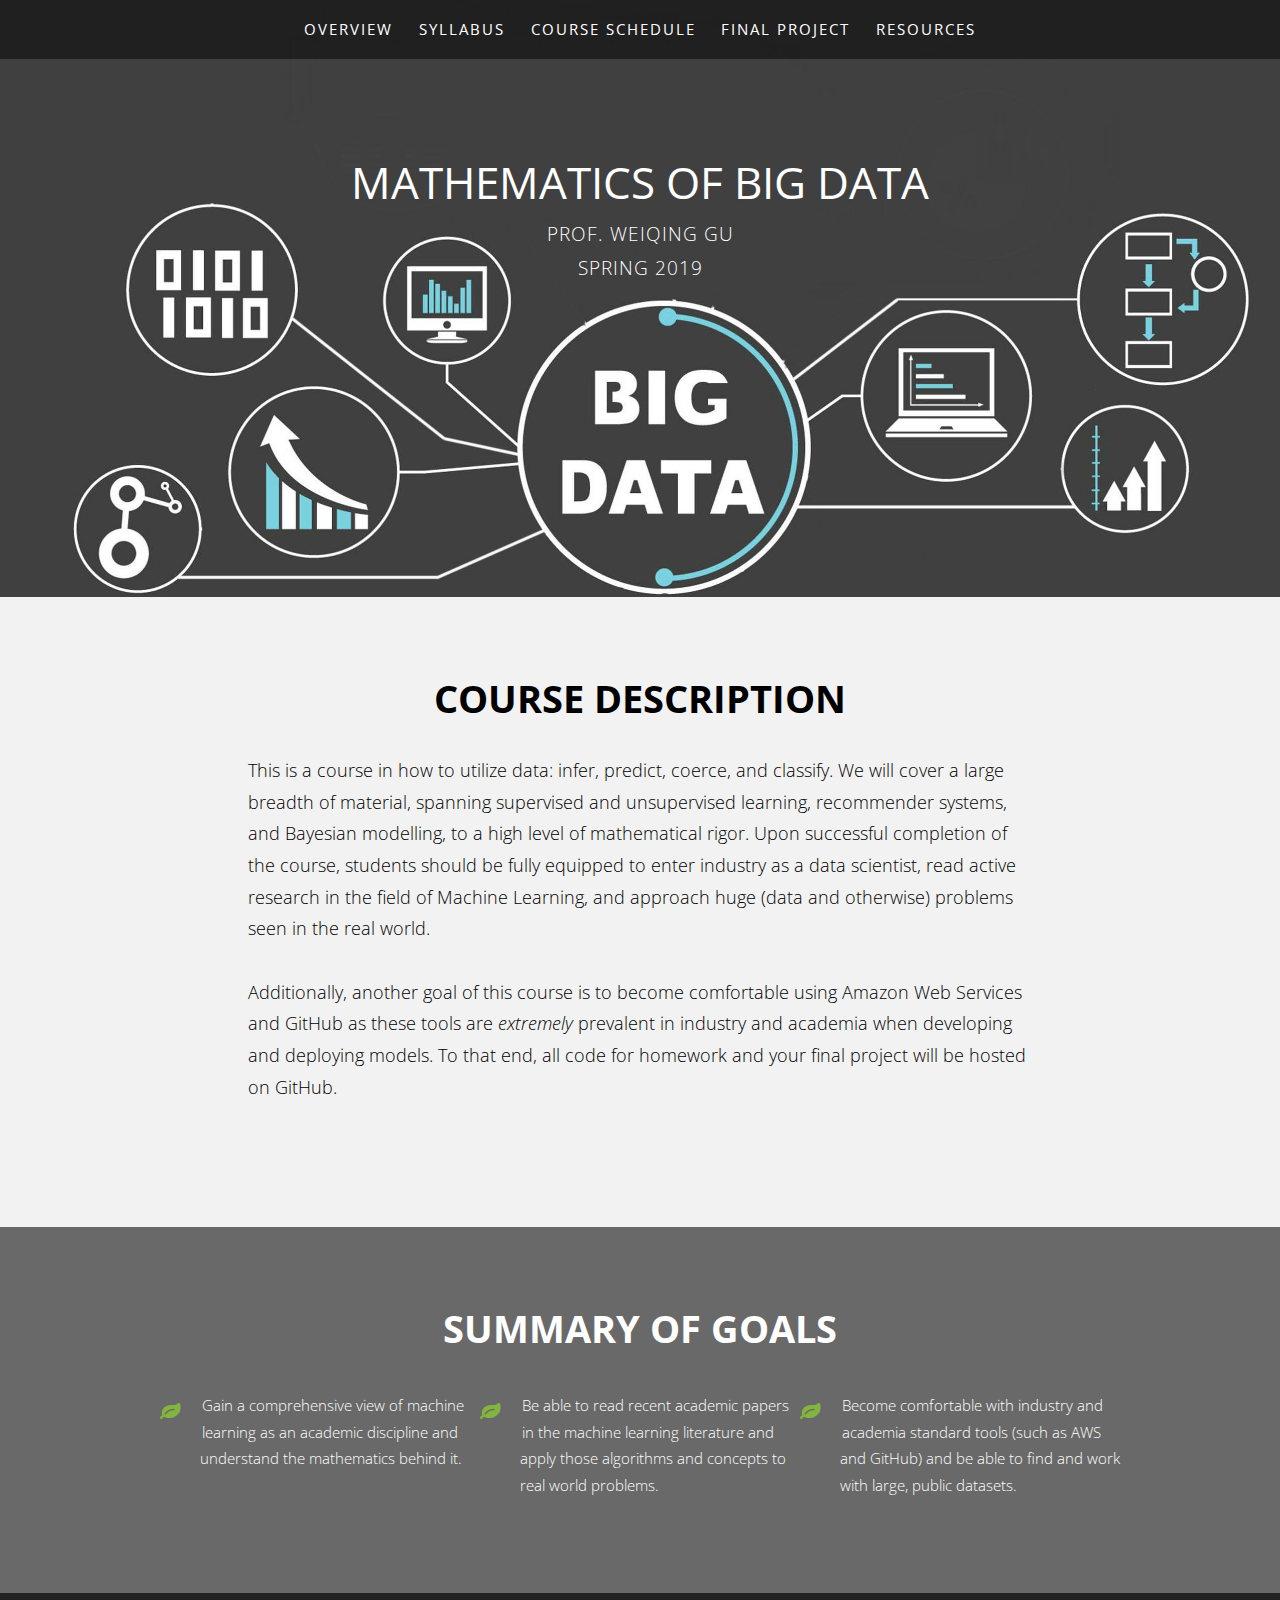
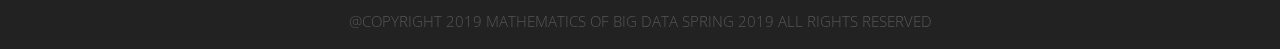
==== index.html @ ca47ff15 "initial commit" ====
<!DOCTYPE HTML>
<!--
	Solarize by TEMPLATED
	templated.co @templatedco
	Released for free under the Creative Commons Attribution 3.0 license (templated.co/license)
-->

<html>
	<head>
		<title>MATH189 SP19</title>
		<meta http-equiv="content-type" content="text/html; charset=utf-8" />
		<meta name="description" content="" />
		<meta name="keywords" content="" />
		<!--[if lte IE 8]><script src="css/ie/html5shiv.js"></script><![endif]-->
		<script src="js/jquery.min.js"></script>
		<script src="js/jquery.dropotron.min.js"></script>
		<script src="js/skel.min.js"></script>
		<script src="js/skel-layers.min.js"></script>
		<script src="js/init.js"></script>
		<noscript>
			<link rel="stylesheet" href="css/skel.css" />
			<link rel="stylesheet" href="css/style.css" />
		</noscript>
		<!--[if lte IE 8]><link rel="stylesheet" href="css/ie/v8.css" /><![endif]-->
	</head>
	<body class="homepage">

		<!-- Header Wrapper -->
			<div class="wrapper style1">

			<!-- Header -->
				<div id="header">
					<div class="container">

						<!-- Logo -->
							<h1><a href="#" id="logo">Big Data</a></h1>

						<!-- Nav -->
							<nav id="nav">
								<ul>
									<li class="active"><a href="index.html">Overview</a></li>
									<li><a href="syllabus.html">Syllabus</a></li>
									<li><a href="schedule.html">Course Schedule</a></li>
									<li><a href="project.html">Final Project</a></li>
									<li><a href="resources.html">Resources</a></li>
								</ul>
							</nav>

					</div>
				</div>


			<!-- Banner -->
				<div id="banner">
					<section class="container">
						<h2>Mathematics of Big Data</h2>
						<p>Prof. Weiqing Gu<br> Spring 2019</p>
						<span> </span>
						<span> </span>
						<span> </span>
						<span> </span>
						<span> </span>
						<span> </span>
					</section>
				</div>

			</div>


			<!-- Course Overview -->
				<div class="wrapper style3">
					<section class="container">
						<header class="major">
							<h2>Course Description</h2>
						</header>
						<p>
							This is a course in how to utilize data: infer,
            	predict, coerce, and classify. We will cover a large
            	breadth of material, spanning supervised and unsupervised
            	learning, recommender systems, and
            	Bayesian modelling, to a high level of mathematical
            	rigor. Upon successful completion of the course, students
            	should be fully equipped to enter industry as a data
            	scientist, read active research in the field of Machine
            	Learning, and approach huge (data and otherwise) problems
            	seen in the real world.<br> <br>

            	Additionally, another goal of this course is to become
            	comfortable using Amazon Web Services and GitHub as
            	these tools are <i>extremely</i> prevalent in industry
            	and academia when developing and deploying models. To
            	that end, all code for homework and your final project
            	will be hosted on GitHub.</p>
					</section>
				</div>



		<!-- Section Three -->
			<div class="wrapper style4">
				<section class="container">

					<header class="major">
						<h2>Summary of Goals</h2>
					</header>

					<div class="row flush">

						<div class="4u">
							<ul class="special-icons">
								<li>
									<span class="fa fa-leaf"></span>
									<p>
										Gain a comprehensive view of machine learning
                		as an academic discipline and understand the
                		mathematics behind it.
									</p>
								</li>
							</ul>
						</div>

						<div class="4u">
							<ul class="special-icons">
								<li>
									<span class="fa fa-leaf"></span>
									<p>
										Be able to read recent academic papers in
                		the machine learning literature and apply
                		those algorithms and concepts to real
                		world problems.
									</p>
								</li>
							</ul>
						</div>

						<div class="4u">
							<ul class="special-icons">
								<li>
									<span class="fa fa-leaf"></span>
									<p>
										Become comfortable with industry and academia
                		standard tools (such as AWS and GitHub) and be
                		able to find and work with large, public datasets.
									</p>
								</li>
							</ul>
						</div>

					</div>
				</section>
			</div>


			<!-- Copyright -->
				<div id="copyright">
					@Copyright 2019 Mathematics of Big Data Spring 2019 All Rights Reserved
				</div>
		</div>

	</body>
</html>
---- css/skel.css ----
/* Resets (http://meyerweb.com/eric/tools/css/reset/ | v2.0 | 20110126 | License: none (public domain)) */

	html,body,div,span,applet,object,iframe,h1,h2,h3,h4,h5,h6,p,blockquote,pre,a,abbr,acronym,address,big,cite,code,del,dfn,em,img,ins,kbd,q,s,samp,small,strike,strong,sub,sup,tt,var,b,u,i,center,dl,dt,dd,ol,ul,li,fieldset,form,label,legend,table,caption,tbody,tfoot,thead,tr,th,td,article,aside,canvas,details,embed,figure,figcaption,footer,header,hgroup,menu,nav,output,ruby,section,summary,time,mark,audio,video{margin:0;padding:0;border:0;font-size:100%;font:inherit;vertical-align:baseline;}article,aside,details,figcaption,figure,footer,header,hgroup,menu,nav,section{display:block;}body{line-height:1;}ol,ul{list-style:none;}blockquote,q{quotes:none;}blockquote:before,blockquote:after,q:before,q:after{content:'';content:none;}table{border-collapse:collapse;border-spacing:0;}body{-webkit-text-size-adjust:none}

/* Box Model */

	*, *:before, *:after {
		-moz-box-sizing: border-box;
		-webkit-box-sizing: border-box;
		box-sizing: border-box;
	}

/* Container */

	body {
		/* min-width: (containers) */
		min-width: 1200px;
	}

	.container {
		margin-left: auto;
		margin-right: auto;
		
		/* width: (containers) */
		width: 1200px;
	}

	/* Modifiers */
	
		.container.small {
			/* width: (containers) * 0.75; */
			width: 900px;
		}

		.container.big {
			width: 100%;

			/* max-width: (containers) * 1.25; */
			max-width: 1500px;

			/* min-width: (containers); */
			min-width: 1200px;
		}

/* Grid */

	.\31 2u { width: 100% }
	.\31 1u { width: 91.6666666667% }
	.\31 0u { width: 83.3333333333% }
	.\39 u { width: 75% }
	.\38 u { width: 66.6666666667% }
	.\37 u { width: 58.3333333333% }
	.\36 u { width: 50% }
	.\35 u { width: 41.6666666667% }
	.\34 u { width: 33.3333333333% }
	.\33 u { width: 25% }
	.\32 u { width: 16.6666666667% }
	.\31 u { width: 8.3333333333% }
	.\-11u { margin-left: 91.6666666667% }
	.\-10u { margin-left: 83.3333333333% }
	.\-9u { margin-left: 75% }
	.\-8u { margin-left: 66.6666666667% }
	.\-7u { margin-left: 58.3333333333% }
	.\-6u { margin-left: 50% }
	.\-5u { margin-left: 41.6666666667% }
	.\-4u { margin-left: 33.3333333333% }
	.\-3u { margin-left: 25% }
	.\-2u { margin-left: 16.6666666667% }
	.\-1u { margin-left: 8.3333333333% }

	/* Rows */

		.row > * {
			float: left;
		}

		.row:after {
			content: '';
			display: block;
			clear: both;
			height: 0;
		}

		.row:first-child > * {
			padding-top: 0 !important;
		}

		/* Normal */

			.row > * {
				/* padding-left: (gutters) */
				padding-left: 40px;
			}

			.row + .row > * {
				/* padding: (gutters) 0 0 (gutters) */
				padding: 40px 0 0 40px;
			}

			.row {
				/* margin-left: -(gutters) */
				margin-left: -40px;
			}

		/* Flush */

			.row.flush > * {
				padding-left: 0;
			}

			.row + .row.flush > * {
				padding: 0;
			}

			.row.flush {
				margin-left: 0;
			}

		/* Quarter */

			.row.quarter > * {
				/* padding-left: (gutters * 0.25) */
				padding-left: 10px;
			}

			.row + .row.quarter > * {
				/* padding: (gutters * 0.25) 0 0 (gutters * 0.25) */
				padding: 10px 0 0 10px;
			}

			.row.quarter {
				/* margin-left: -(gutters * 0.25) */
				margin-left: -10px;
			}

		/* Half */

			.row.half > * {
				/* padding-left: (gutters * 0.5) */
				padding-left: 20px;
			}

			.row + .row.half > * {
				/* padding: (gutters * 0.5) 0 0 (gutters * 0.5) */
				padding: 20px 0 0 20px;
			}

			.row.half {
				/* margin-left: -(gutters * 0.5) */
				margin-left: -20px;
			}

		/* One and (a) Half */

			.row.oneandhalf > * {
				/* padding-left: (gutters * 1.5) */
				padding-left: 60px;
			}

			.row + .row.oneandhalf > * {
				/* padding: (gutters * 1.5) 0 0 (gutters * 1.5) */
				padding: 60px 0 0 60px;
			}

			.row.oneandhalf {
				/* margin-left: -(gutters * 1.5) */
				margin-left: -60px;
			}

		/* Double */

			.row.double > * {
				/* padding-left: (gutters * 2) */
				padding-left: 80px;
			}

			.row + .row.double > * {
				/* padding: (gutters * 2) 0 0 (gutters * 2) */
				padding: 80px 0 0 80px;
			}

			.row.double {
				/* margin-left: -(gutters * 2) */
				margin-left: -80px;
			}
---- css/style.css ----
@import url("font-awesome.min.css");
@import url("http://fonts.googleapis.com/css?family=Open+Sans:300,400,600,700,800");

/*
	Solarize by TEMPLATED
	templated.co @templatedco
	Released for free under the Creative Commons Attribution 3.0 license (templated.co/license)
*/

/* Basic */

	body {
		background: #222222;
	}

		body.loading * {
			-moz-transition: none !important;
			-webkit-transition: none !important;
			-o-transition: none !important;
			-ms-transition: none !important;
			transition: none !important;
			-moz-animation: none !important;
			-webkit-animation: none !important;
			-o-animation: none !important;
			-ms-animation: none !important;
			animation: none !important;
		}

	body, input, select, textarea {
		color: #555555;
		font-family: 'Open Sans', sans-serif;
		font-size: 12pt;
		font-weight: 300;
		line-height: 1.65em;
	}

	a {
		color: #82b440;
		text-decoration: underline;
	}

	strong, b {
		font-weight: 700;
	}

	em, i {
		font-style: italic;
	}

	p, ul, ol, dl, table, blockquote {
		margin: 0 0 2em 0;
	}

	p {
		line-height: 1.8em;
	}

		p.medium {
			font-size: 1.4em;
		}

	h1, h2, h3, h4, h5, h6 {
		color: inherit;
		font-weight: 700;
	}

		h1 a, h2 a, h3 a, h4 a, h5 a, h6 a {
			color: inherit;
			text-decoration: none;
		}

	h2 {
		font-size: 1.5em;
	}

	h3 {
		font-size: 1.25em;
	}

	sub {
		font-size: 0.8em;
		position: relative;
		top: 0.5em;
	}

	sup {
		font-size: 0.8em;
		position: relative;
		top: -0.5em;
	}

	hr {
		border-top: solid 1px #82b440;
		border: 0;
		margin-bottom: 1.5em;
	}

	blockquote {
		border-left: solid 0.5em #82b440;
		font-style: italic;
		padding: 1em 0 1em 2em;
	}

	section.special, article.special {
		text-align: center;
	}

	header.major {
		padding-bottom: 3em;
		text-align: center;
		text-transform: uppercase;
	}

		header.major h2 {
			font-size: 2.6em;
			font-weight: 700;
		}

		header.major .byline {
			display: block;
			padding-top: 1em;
			letter-spacing: 1px;
			font-size: 1.4em;
		}

	footer > :last-child {
		margin-bottom: 0;
	}

	footer.major {
		padding-top: 3em;
	}

/* Form */

	input[type="text"],
	input[type="password"],
	input[type="email"],
	textarea {
		-moz-appearance: none;
		-webkit-appearance: none;
		-o-appearance: none;
		-ms-appearance: none;
		appearance: none;
		background: none;
		border: solid 1px #82b440;
		color: inherit;
		display: block;
		outline: 0;
		padding: 0.75em;
		text-decoration: none;
		width: 100%;
	}

		input[type="text"]:focus,
		input[type="password"]:focus,
		input[type="email"]:focus,
		textarea:focus {
			border-color: #82b440;
		}

	input[type="text"],
	input[type="password"],
	input[type="email"] {
		line-height: 1em;
	}

	::-webkit-input-placeholder {
		color: inherit;
		opacity: 0.5;
		position: relative;
		top: 3px;
	}

	:-moz-placeholder {
		color: inherit;
		opacity: 0.5;
	}

	::-moz-placeholder {
		color: inherit;
		opacity: 0.5;
	}

	:-ms-input-placeholder {
		color: inherit;
		opacity: 0.5;
	}

	.formerize-placeholder {
		color: rgba(85, 85, 85, 0.5) !important;
	}

/* Image */

	.image {
		border: 0;
		position: relative;
	}

		.image.fit {
			display: block;
		}

			.image.fit img {
				display: block;
				width: 100%;
			}

		.image.feature {
			display: block;
			margin: 0 0 2em 0;
		}

			.image.feature img {
				display: block;
				width: 100%;
			}

/* Icon */

	.icon {
		position: relative;
	}

		.icon:before {
			content: "";
			-moz-osx-font-smoothing: grayscale;
			-webkit-font-smoothing: antialiased;
			font-family: FontAwesome;
			font-style: normal;
			font-weight: normal;
			text-transform: none !important;
		}

		.icon > .label {
			display: none;
		}

/* Lists */

	ol.default {
		list-style: decimal;
		padding-left: 1.25em;
	}

		ol.default li {
			padding-left: 0.25em;
		}

	ul.default {
		margin: 0;
		padding: 0;
		list-style: none;
	}

		ul.default li {
			padding: 0.40em 0em;
		}

	ul.icons {
		cursor: default;
		padding-bottom: 2em;
	}

		ul.icons li {
			display: inline-block;
			line-height: 1em;
			padding: 0.5em 1em;
		}

			ul.icons li:first-child {
				padding-left: 0;
			}

			ul.icons li span {
				display: none;
			}

			ul.icons li a {
				text-decoration: none;
				font-size: 2em;
				color: inherit;
				opacity: 0.2;
				-moz-transition: all 0.35s ease-in-out;
				-webkit-transition: all 0.35s ease-in-out;
				-o-transition: all 0.35s ease-in-out;
				-ms-transition: all 0.35s ease-in-out;
				transition: all 0.35s ease-in-out;
			}

			ul.icons li a:hover {
				color: inherit;
				opacity: 1;
			}

	ul.actions {
		cursor: default;
	}

		ul.actions:last-child {
			margin-bottom: 0;
		}

		ul.actions li {
			display: inline-block;
			padding: 0 0 0 1.5em;
		}

			ul.actions li:first-child {
				padding: 0;
			}

		ul.actions.vertical li {
			display: block;
			padding: 1.5em 0 0 0;
		}

			ul.actions.vertical li:first-child {
				padding: 0;
			}

	ul.special-icons {
		margin: 0em;
		padding: 0em;
	}

		ul.special-icons > li {
			position: relative;
			padding: 0.50em 0em 0.50em 0em;
		}

		ul.special-icons > li:before {
			position: absolute;
			left: 0;
			top: 2em;
			display: block;
			background: none;
			font-size: 2em;
			border-radius: 5px;
		}

		ul.special-icons > li:first-child {
			border-top: none;
		}

		ul.special-icons h3 {
			margin-bottom: 0.80em;
			line-height: 2em;
			text-transform: uppercase;
			font-weight: 700;
			font-size: 1.2em;
		}

		ul.special-icons span {
			line-height: 190%;
		}

		ul.special-icons .fa {
			float: left;
			display: inline-block;
			padding-right: 1em;
			font-size: 1.4em;
			color: #82b440;
		}

		ul.special-icons p {
			padding-left: 2.7em;
		}

/* Tables */

	table {
		width: 100%;
	}

		table.default {
			width: 100%;
		}

			table.default tbody tr {
				border-bottom: solid 1px #82b440;
			}

			table.default td {
				padding: 0.5em 1em 0.5em 1em;
			}

			table.default th {
				font-weight: 700;
				padding: 0.5em 1em 0.5em 1em;
				text-align: left;
			}

			table.default thead {
				background: #555555;
				color: #fff;
			}

/* Button */

	input[type="submit"],
	input[type="reset"],
	input[type="button"],
	.button {
		-moz-appearance: none;
		-webkit-appearance: none;
		-o-appearance: none;
		-ms-appearance: none;
		appearance: none;
		background: none;
		border-radius: none;
		border: 2px solid;
		border-color: #82b440;
		color: #82b440;
		cursor: pointer;
		display: inline-block;
		padding: 0.90em 1.2em;
		letter-spacing: 1px;
		text-align: center;
		text-decoration: none;
		text-transform: uppercase;
		font-size: 1.4em;
		-moz-transition: all 0.35s ease-in-out;
		-webkit-transition: all 0.35s ease-in-out;
		-o-transition: all 0.35s ease-in-out;
		-ms-transition: all 0.35s ease-in-out;
		transition: all 0.35s ease-in-out;
	}

		input[type="submit"]:hover,
		input[type="reset"]:hover,
		input[type="button"]:hover,
		.button:hover {
			background: #82b440;
			color: white;
		}

		input[type="submit"].alt,
		input[type="reset"].alt,
		input[type="button"].alt,
		.button.alt {
			border-color: inherit;
			color: inherit;
		}

			input[type="submit"].alt:hover,
			input[type="reset"].alt:hover,
			input[type="button"].alt:hover,
			.button.alt:hover {
				background: white;
				color: #82b440;
			}

		input[type="submit"].fit,
		input[type="reset"].fit,
		input[type="button"].fit,
		.button.fit {
			width: 100%;
		}

		input[type="submit"].small,
		input[type="reset"].small,
		input[type="button"].small,
		.button.small {
			font-size: 0.8em;
		}

/* Wrapper */

	.wrapper {
		padding: 6em 0em 4em 0em;
	}

		.wrapper.style1 {
			padding: 0em;
			background: #222222 url(../images/bigdata.jpg) no-repeat;
			background-size: cover;
		}

		.wrapper.style2 {
			background: #f2f2f2;
		}

			.wrapper.style2 .major {
				text-align: left !important;
			}

				.wrapper.style2 .major h2 {
					display: block;
					margin-bottom: 0.70em;
					letter-spacing: 1px;
					line-height: 1.4em;
					text-transform: uppercase;
					font-size: 1.8em;
					font-weight: 400;
				}

				.wrapper.style2 .major .byline {
					letter-spacing: normal;
					line-height: 1.6em;
					text-transform: capitalize;
					font-size: 1.4em;
				}

			.wrapper.style2 h3 {
				display: block;
				margin-bottom: 1em;
				letter-spacing: 1px;
				line-height: 1.4em;
				text-transform: uppercase;
				font-size: 1.6em;
				font-weight: 400;
			}

		.wrapper.style3 {
			padding-bottom: 6em;
			background: #f2f2f2;
			color: black;
		}

			.wrapper.style3 .container {
				padding-left: 6em;
				padding-right: 6em;
			}

			.wrapper.style3 p {
				font-size: 1.2em;
			}

		.wrapper.style4 {
			background: #696969;
			color: white;
		}

		.wrapper.style5 {
			background: #82b440;
			text-align: center;
			color: white;
		}

			.wrapper.style5 .image {
				display: block;
				width: 60%;
				margin: 0em auto 2em auto;
			}

				.wrapper.style5 .image img {
					border-radius: 50%;
					border: 10px solid;
					border-color: white;
				}

		.wrapper.style6 {
			background: white;
		}

			.wrapper.style6 p {
				font-size: 1.05em;
			}

			.wrapper.style6 ul {
				margin-left: 3em;
				margin-right: 6em;
			}

			.wrapper.style6  td, th{
			    border: 1px solid black;
			    text-align: left;
			    padding: 8px
			}

			.wrapper.style6  tr:nth-child(even) {
			    background-color: #696969;
					color: white;
			}

			.wrapper.style6  thead {
					background-color: #696969;
					color: white;
			}


		.wrapper.style7 {
			background: white;
		}

			.wrapper.style7 p {
				font-size: 1.05em;
			}

			.wrapper.style7 ul {
				margin-left: 3em;
				margin-right: 6em;
			}

			.wrapper.style7  td, th{
			    border: 1px solid black;
			    text-align: left;
			    padding: 8px
			}

			.wrapper.style7  thead {
					background-color: #696969;
					color: white;
			}


/* Header */

	#header {
		color: white;
		height: 4em;
		background: rgba(0, 0, 0, 0.5);
	}

		#header .container {
			position: relative;
		}

	.homepage #logo {
		display: none;
	}

	.homepage #nav {
		position: static;
		right: none;
		text-align: center;
	}

	#logo {
		line-height: 2em;
		letter-spacing: 2px;
		text-transform: uppercase;
		font-size: 2em;
		font-weight: 400;
	}

		#logo h1 {
			display: inline-block;
			margin: 0;
			padding: 0;
		}

		#logo a {
			color: inherit;
		}

	#nav {
		position: absolute;
		top: 0;
		right: 0;
	}

		#nav > ul {
			margin: 0;
		}

			#nav > ul > li {
				border-radius: 4px;
				display: inline-block;
				margin-left: 0.5em;
				padding: 0 0.5em;
			}

				#nav > ul > li a {
					color: inherit;
					line-height: 4em;
					letter-spacing: 2px;
					text-decoration: none;
					text-transform: uppercase;
					font-weight: 400;
					font-size: 1em;
				}

				#nav > ul > li:first-child {
					margin-left: 0;
				}

				#nav > ul > li.active a {
					color: white;
				}

				#nav > ul > li > ul {
					display: none;
				}

/* Dropotron */

	.dropotron {
		top: 2em;
		background: rgba(32, 32, 32, 0.75);
		border-radius: 4px;
		color: inherit;
		min-width: 12em;
		padding: 1em 0;
		color: white;
	}

		.dropotron > li {
			line-height: 2em;
			padding: 0 1em;
		}

			.dropotron > li > a {
				color: inherit;
				letter-spacing: 2px;
				text-decoration: none;
				text-transform: uppercase;
			}

			.dropotron > li.active > a, .dropotron > li:hover > a {
				color: inherit;
			}

		.dropotron.level-0 {
			border-radius: 0 0 4px 4px;
			font-size: 1em;
			margin-left: -0.5em;
		}

/* Banner */

	#banner {
		padding: 6em 0em 3em 0em;
		text-align: center;
		text-transform: uppercase;
		color: white;
	}

		#banner .container {
			padding: 0em 8em;
		}

		#banner h2 {
			display: inline-block;
			padding: 0.50em 0.30em;
			font-size: 3em;
			font-weight: 400;
		}


		#banner span, #banner p {
			display: block;
			letter-spacing: 1px;
			text-transform: uppercase;
			font-size: 1.3em;
			font-weight: 300;
		}

		#banner span {
			padding: 1em 0em;
		}

/* Main */

	#main {
		padding: 4em 0;
	}

		#main #content .major, #main #sidebar .major {
			text-align: left;
		}

		#main #sidebar section {
			margin-top: 4em;
		}

			#main #sidebar section:first-child {
				margin-top: 0;
			}

		#main #sidebar .major {
			padding-bottom: 2em;
		}

			#main #sidebar .major h2 {
				font-size: 1.8em;
			}

/* Footer */

	#footer {
		padding: 6em 0 2em 0;
		text-align: center;
		color: white;
	}

		#footer hr {
			border-bottom: 1px solid;
			border-color: inherit;
			opacity: .05;
		}

		#footer .major h2 {
			color: inherit;
		}

		#footer .major .byline {
			color: inherit;
			opacity: .4;
		}

		#footer .copyright {
			margin-top: 3em;
			text-align: center;
		}

/* Copyright */

	#copyright {
		position: relative;
		text-transform: uppercase;
		text-align: center;
		padding: 1em 0em 1em 0em;
		color: inherit;
		opacity: 1.0;
	}

		#copyright a {
			text-decoration: none;
			color: inherit;
		}

/* Extra */

	#extra1 h2 {
		display: block;
		margin-bottom: 1em;
		letter-spacing: 1px;
		line-height: 1.4em;
		text-transform: uppercase;
		font-size: 1.8em;
		font-weight: 400;
	}

	#extra1 h3 {
		display: block;
		margin-bottom: 1em;
		letter-spacing: 1px;
		line-height: 1.4em;
		text-transform: uppercase;
		font-size: 1.6em;
		font-weight: 400;
	}

/* Team */

	#team h3 {
		margin-bottom: 0.50em;
		letter-spacing: 2px;
		text-transform: uppercase;
		font-weight: 700;
	}
---- css/ie/v8.css ----
/*
	Solarize by TEMPLATED
	templated.co @templatedco
	Released for free under the Creative Commons Attribution 3.0 license (templated.co/license)
*/

/* Header */

	#header {
		background: #4c4c4c;
	}

/* Wrapper */

	.wrapper.style5 .image img {
		position: relative;
		-ms-behavior: url("css/ie/PIE.htc");
	}

/* Dropotron */

	.dropotron {
		background: #4c4c4c;
	}

/* Copyright */

	#copyright .container {
		border-color: #303030;
	}
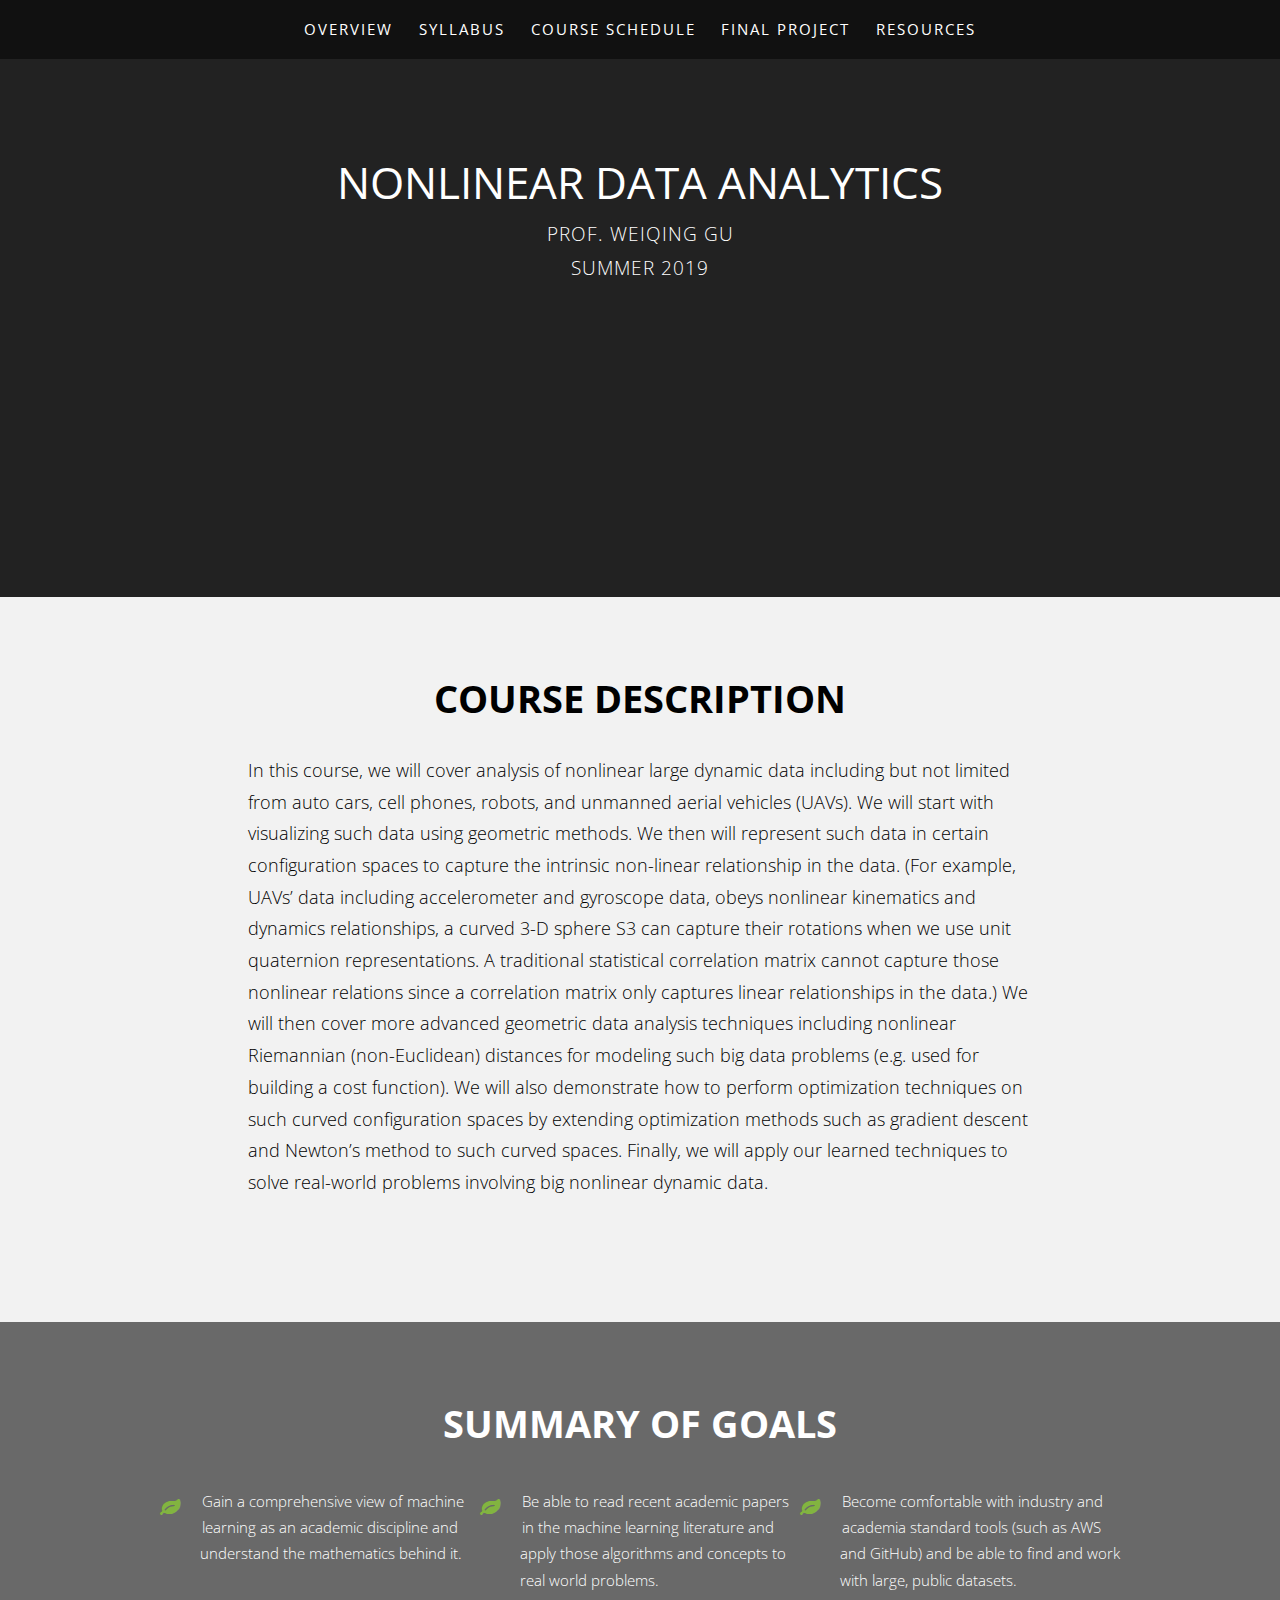
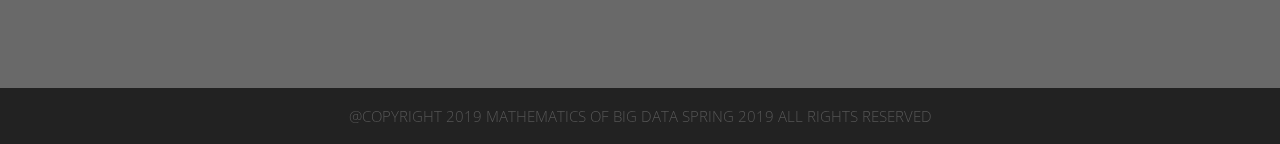
==== commit bffc560c: "upload course description" ====
--- a/index.html
+++ b/index.html
@@ -7,7 +7,7 @@
 
 <html>
 	<head>
-		<title>MATH189 SP19</title>
+		<title>MATH178 SU19</title>
 		<meta http-equiv="content-type" content="text/html; charset=utf-8" />
 		<meta name="description" content="" />
 		<meta name="keywords" content="" />
@@ -53,8 +53,8 @@
 			<!-- Banner -->
 				<div id="banner">
 					<section class="container">
-						<h2>Mathematics of Big Data</h2>
-						<p>Prof. Weiqing Gu<br> Spring 2019</p>
+						<h2>Nonlinear Data Analytics</h2>
+						<p>Prof. Weiqing Gu<br> Summer 2019</p>
 						<span> </span>
 						<span> </span>
 						<span> </span>
@@ -74,23 +74,7 @@
 							<h2>Course Description</h2>
 						</header>
 						<p>
-							This is a course in how to utilize data: infer,
-            	predict, coerce, and classify. We will cover a large
-            	breadth of material, spanning supervised and unsupervised
-            	learning, recommender systems, and
-            	Bayesian modelling, to a high level of mathematical
-            	rigor. Upon successful completion of the course, students
-            	should be fully equipped to enter industry as a data
-            	scientist, read active research in the field of Machine
-            	Learning, and approach huge (data and otherwise) problems
-            	seen in the real world.<br> <br>
-
-            	Additionally, another goal of this course is to become
-            	comfortable using Amazon Web Services and GitHub as
-            	these tools are <i>extremely</i> prevalent in industry
-            	and academia when developing and deploying models. To
-            	that end, all code for homework and your final project
-            	will be hosted on GitHub.</p>
+							In this course, we will cover analysis of nonlinear large dynamic data including but not limited from auto cars, cell phones, robots, and unmanned aerial vehicles (UAVs). We will start with visualizing such data using geometric methods. We then will represent such data in certain configuration spaces to capture the intrinsic non-linear relationship in the data. (For example, UAVs’ data including accelerometer and gyroscope data, obeys nonlinear kinematics and dynamics relationships, a curved 3-D sphere S3 can capture their rotations when we use unit quaternion representations. A traditional statistical correlation matrix cannot capture those nonlinear relations since a correlation matrix only captures linear relationships in the data.) We will then cover more advanced geometric data analysis techniques including nonlinear Riemannian (non-Euclidean) distances for modeling such big data problems (e.g. used for building a cost function). We will also demonstrate how to perform optimization techniques on such curved configuration spaces by extending optimization methods such as gradient descent and Newton’s method to such curved spaces. Finally, we will apply our learned techniques to solve real-world problems involving big nonlinear dynamic data. </p>
 					</section>
 				</div>
 
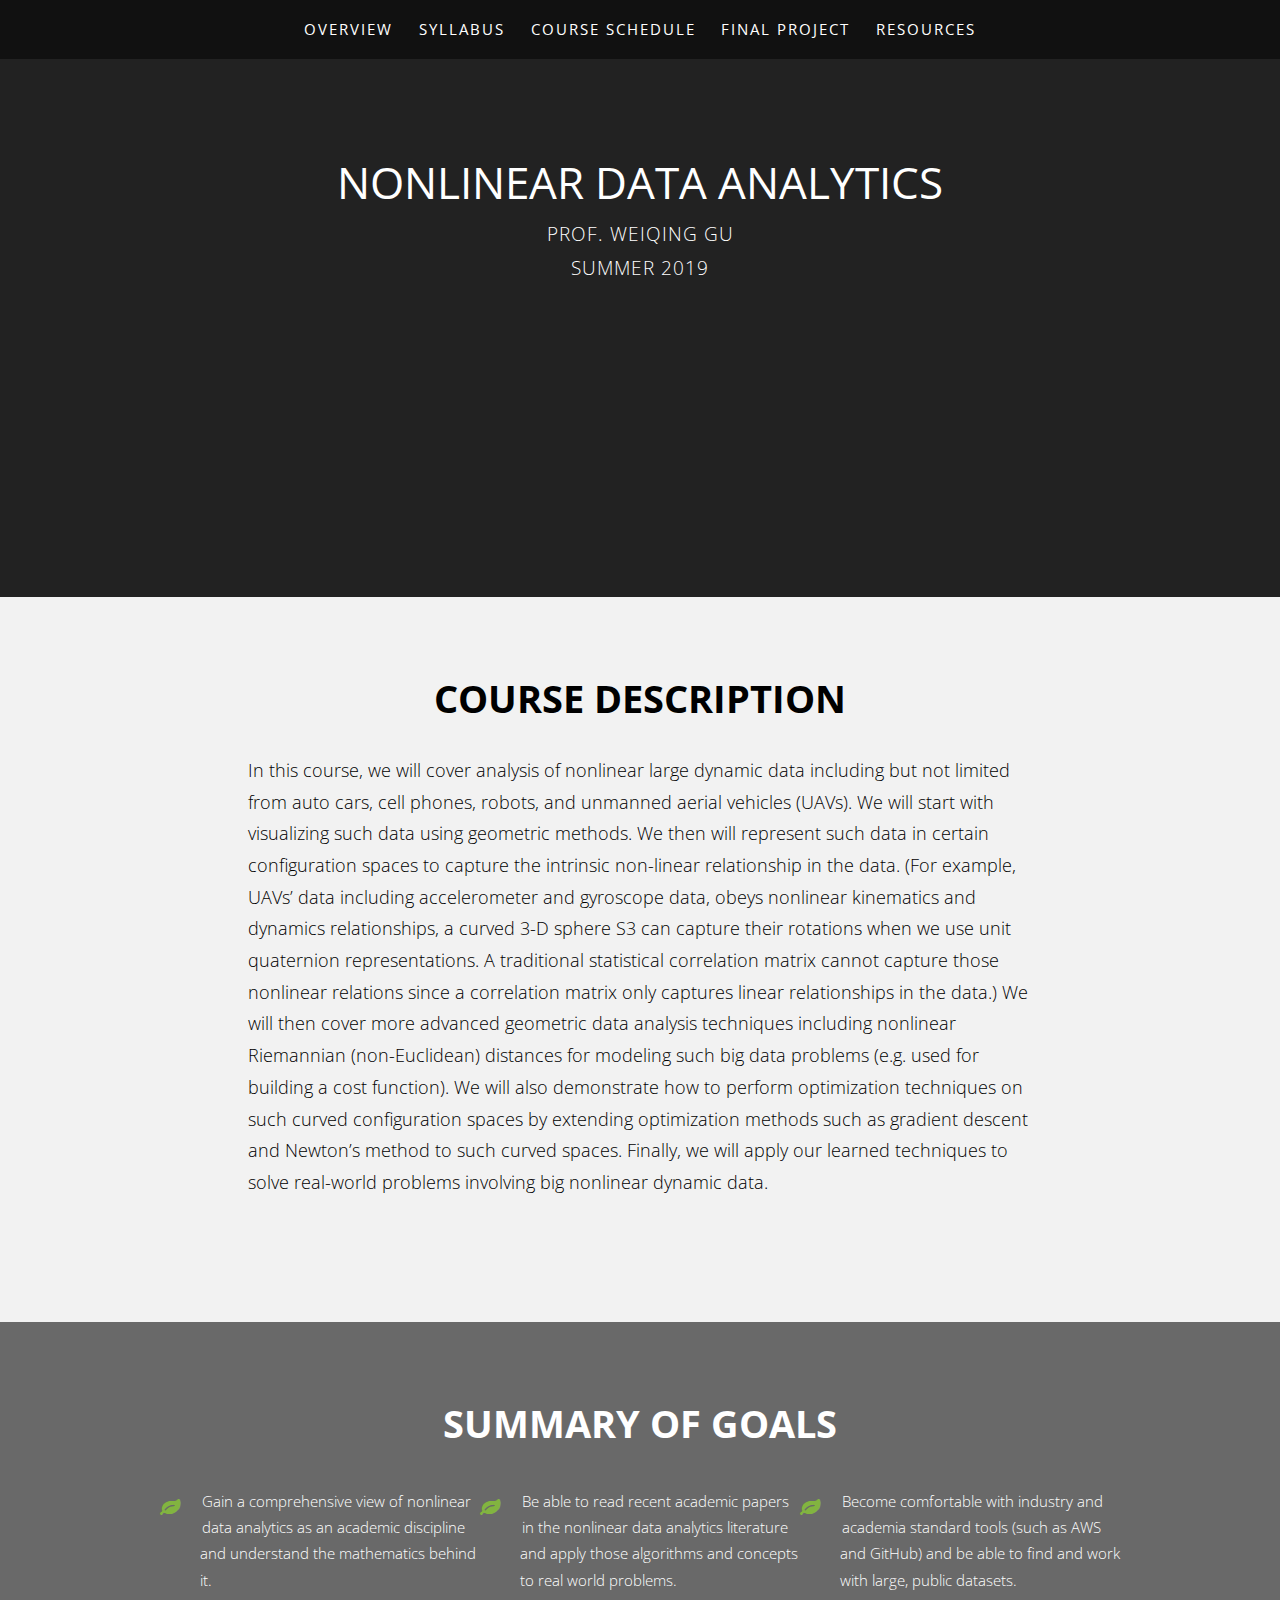
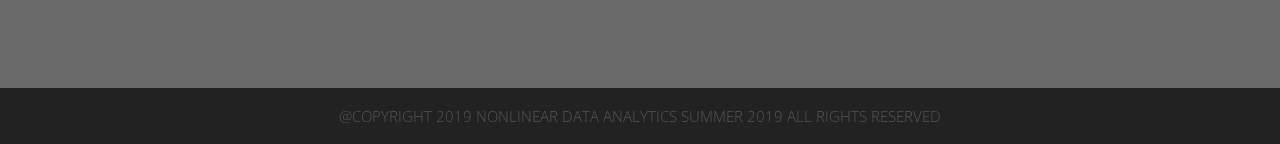
==== commit 55b1fa90: "upload homepage" ====
--- a/index.html
+++ b/index.html
@@ -33,7 +33,7 @@
 					<div class="container">
 
 						<!-- Logo -->
-							<h1><a href="#" id="logo">Big Data</a></h1>
+							<h1><a href="#" id="logo">Nonlineat Data Analytics</a></h1>
 
 						<!-- Nav -->
 							<nav id="nav">
@@ -95,7 +95,7 @@
 								<li>
 									<span class="fa fa-leaf"></span>
 									<p>
-										Gain a comprehensive view of machine learning
+										Gain a comprehensive view of nonlinear data analytics
                 		as an academic discipline and understand the
                 		mathematics behind it.
 									</p>
@@ -109,7 +109,7 @@
 									<span class="fa fa-leaf"></span>
 									<p>
 										Be able to read recent academic papers in
-                		the machine learning literature and apply
+                		the nonlinear data analytics literature and apply
                 		those algorithms and concepts to real
                 		world problems.
 									</p>
@@ -137,7 +137,7 @@
 
 			<!-- Copyright -->
 				<div id="copyright">
-					@Copyright 2019 Mathematics of Big Data Spring 2019 All Rights Reserved
+					@Copyright 2019 Nonlinear Data Analytics Summer 2019 All Rights Reserved
 				</div>
 		</div>
 
--- a/css/style.css
+++ b/css/style.css
@@ -474,7 +474,7 @@
 
 		.wrapper.style1 {
 			padding: 0em;
-			background: #222222 url(../images/bigdata.jpg) no-repeat;
+			background: #222222 url(../images/analytics.png) no-repeat;
 			background-size: cover;
 		}
 
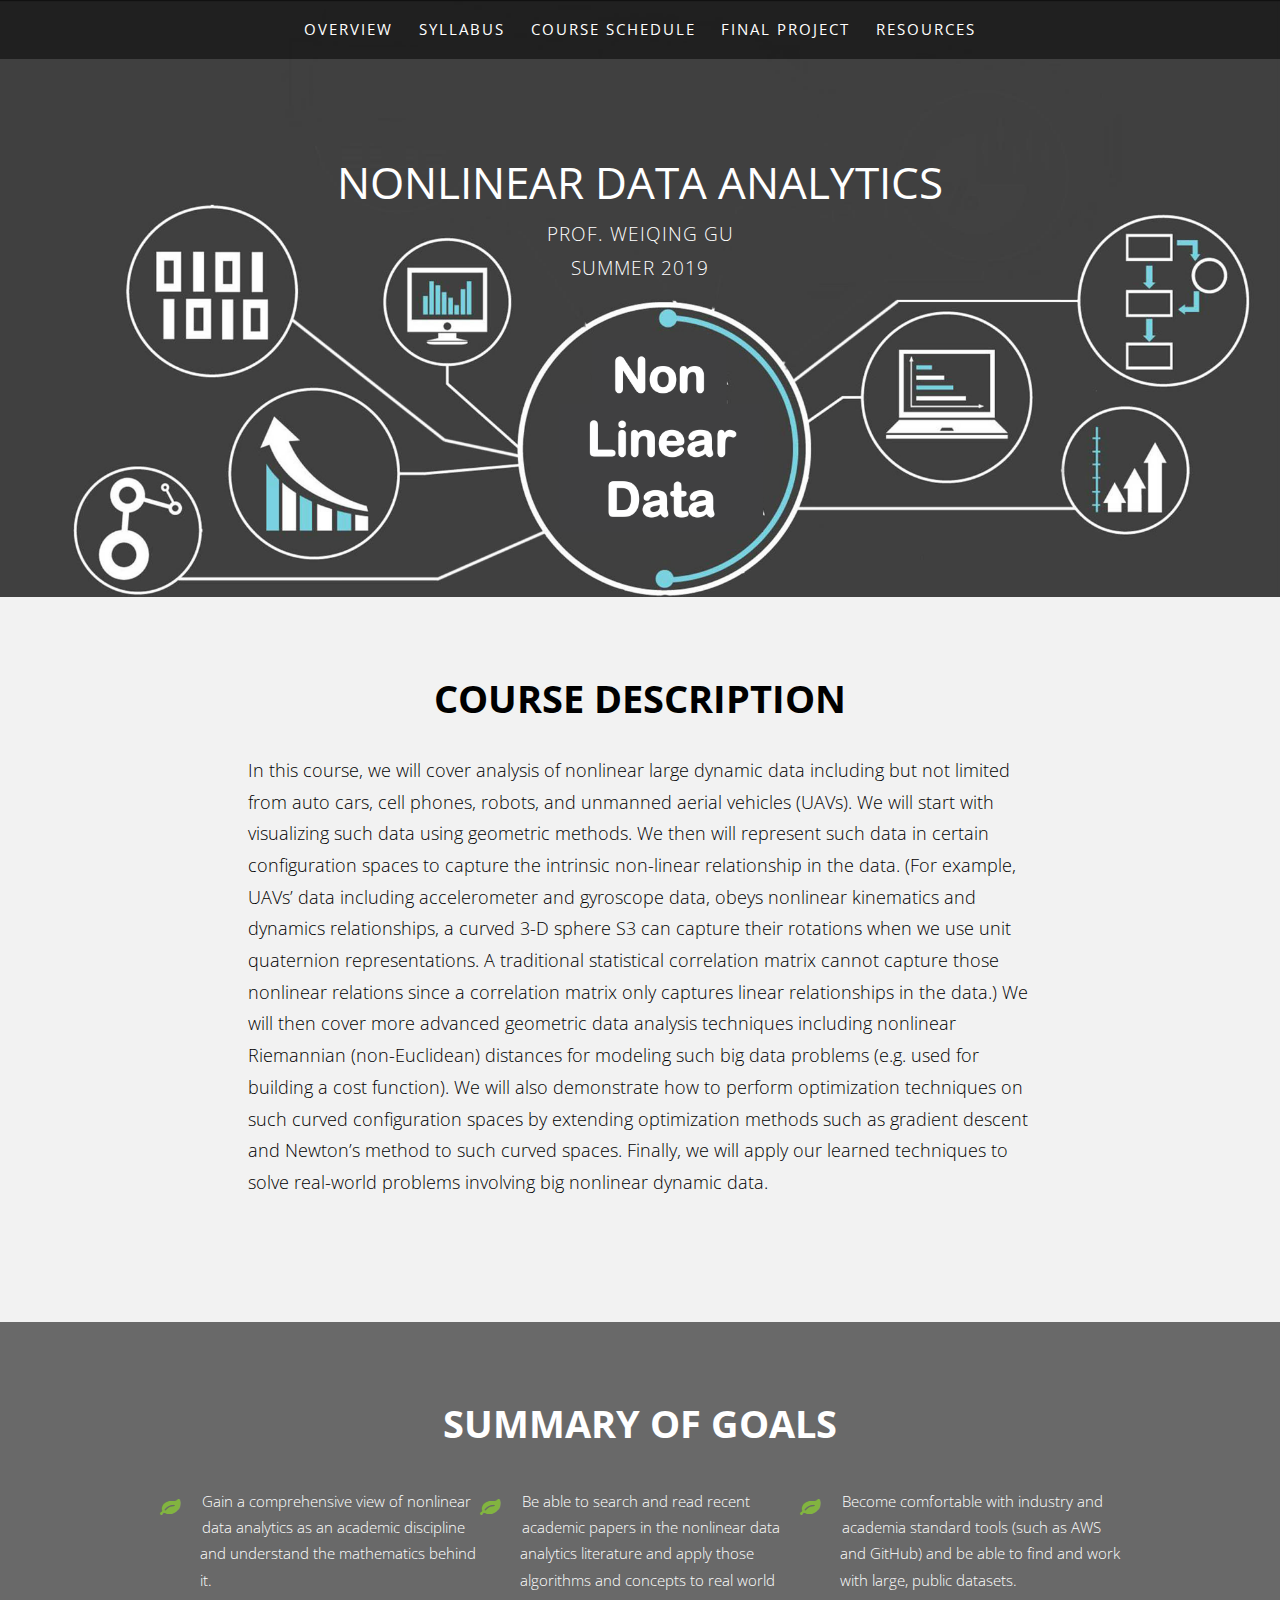
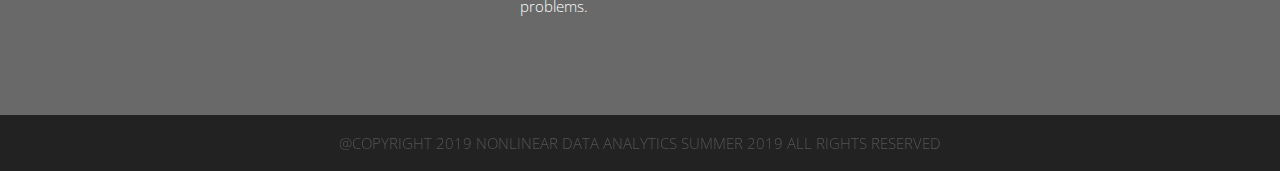
==== commit c075dd9f: "draft vertion" ====
--- a/index.html
+++ b/index.html
@@ -33,7 +33,7 @@
 					<div class="container">
 
 						<!-- Logo -->
-							<h1><a href="#" id="logo">Nonlineat Data Analytics</a></h1>
+							<h1><a href="#" id="logo">Math 178</a></h1>
 
 						<!-- Nav -->
 							<nav id="nav">
@@ -108,7 +108,7 @@
 								<li>
 									<span class="fa fa-leaf"></span>
 									<p>
-										Be able to read recent academic papers in
+										Be able to search and read recent academic papers in
                 		the nonlinear data analytics literature and apply
                 		those algorithms and concepts to real
                 		world problems.
